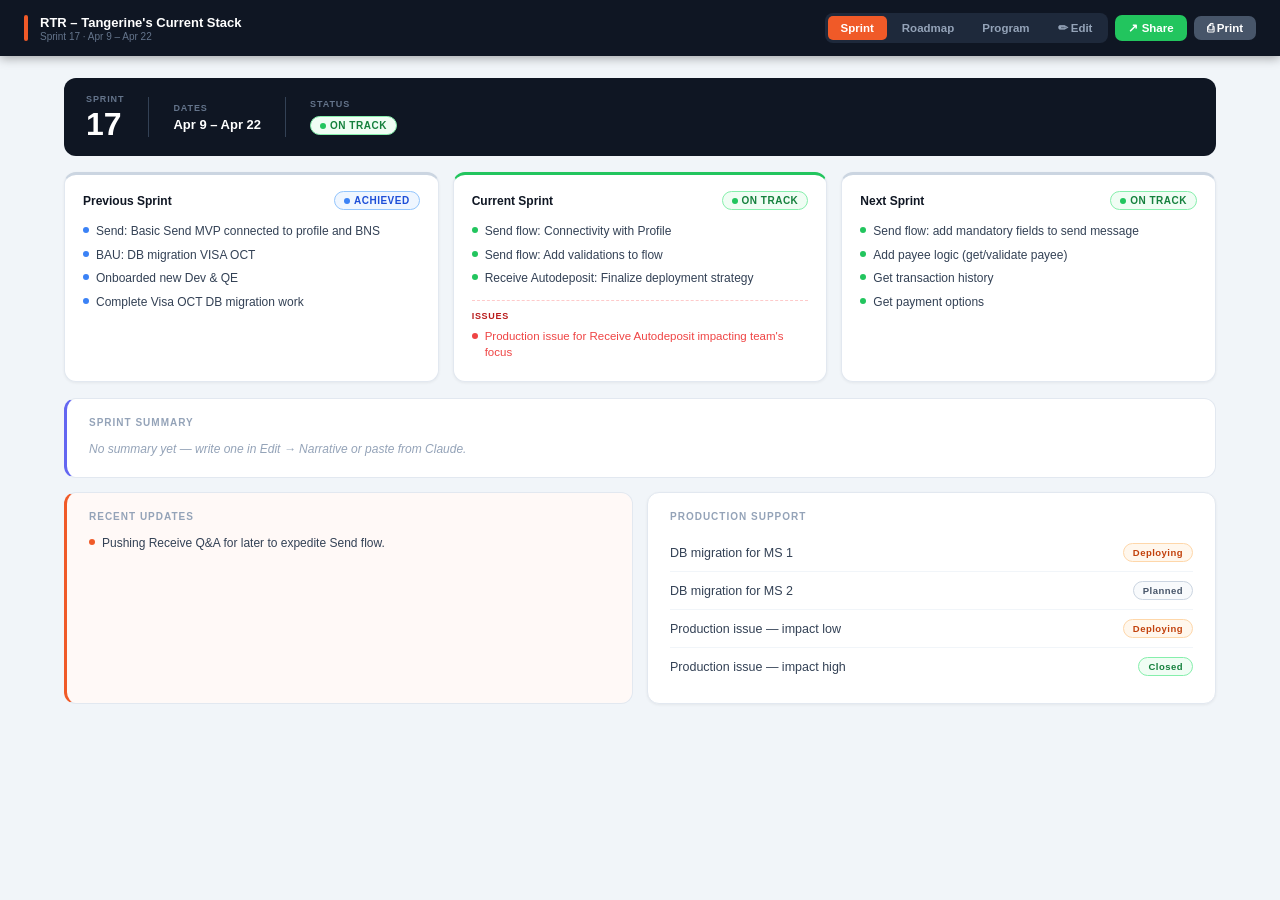
==== index.html @ 67391d92 "Publish executive dashboard on GitHub Pages" ====
<!doctype html><html><head><meta charset="utf-8"><meta name="viewport" content="width=device-width,initial-scale=1"><title>Executive Dashboard</title><style>html,body{margin:0;min-height:100%;background:#f1f5f9;font-family:system-ui,-apple-system,Segoe UI,sans-serif}.loading{min-height:100vh;display:grid;place-items:center;color:#64748b;font-size:14px}</style></head><body><div class="loading">Loading Executive Dashboard…</div><script>(async()=>{try{const parts=await Promise.all(['pages/execdash-1.txt','pages/execdash-2.txt','pages/execdash-3.txt'].map(p=>fetch(p,{cache:'no-store'}).then(r=>{if(!r.ok)throw new Error(p);return r.text()})));const b64=parts.join('').trim();const bytes=Uint8Array.from(atob(b64),c=>c.charCodeAt(0));const stream=new Blob([bytes]).stream().pipeThrough(new DecompressionStream('gzip'));const html=await new Response(stream).text();document.open();document.write(html);document.close()}catch(e){document.body.innerHTML='<div class="loading">Unable to load the dashboard. Please refresh.</div>';console.error(e)}})();</script></body></html>
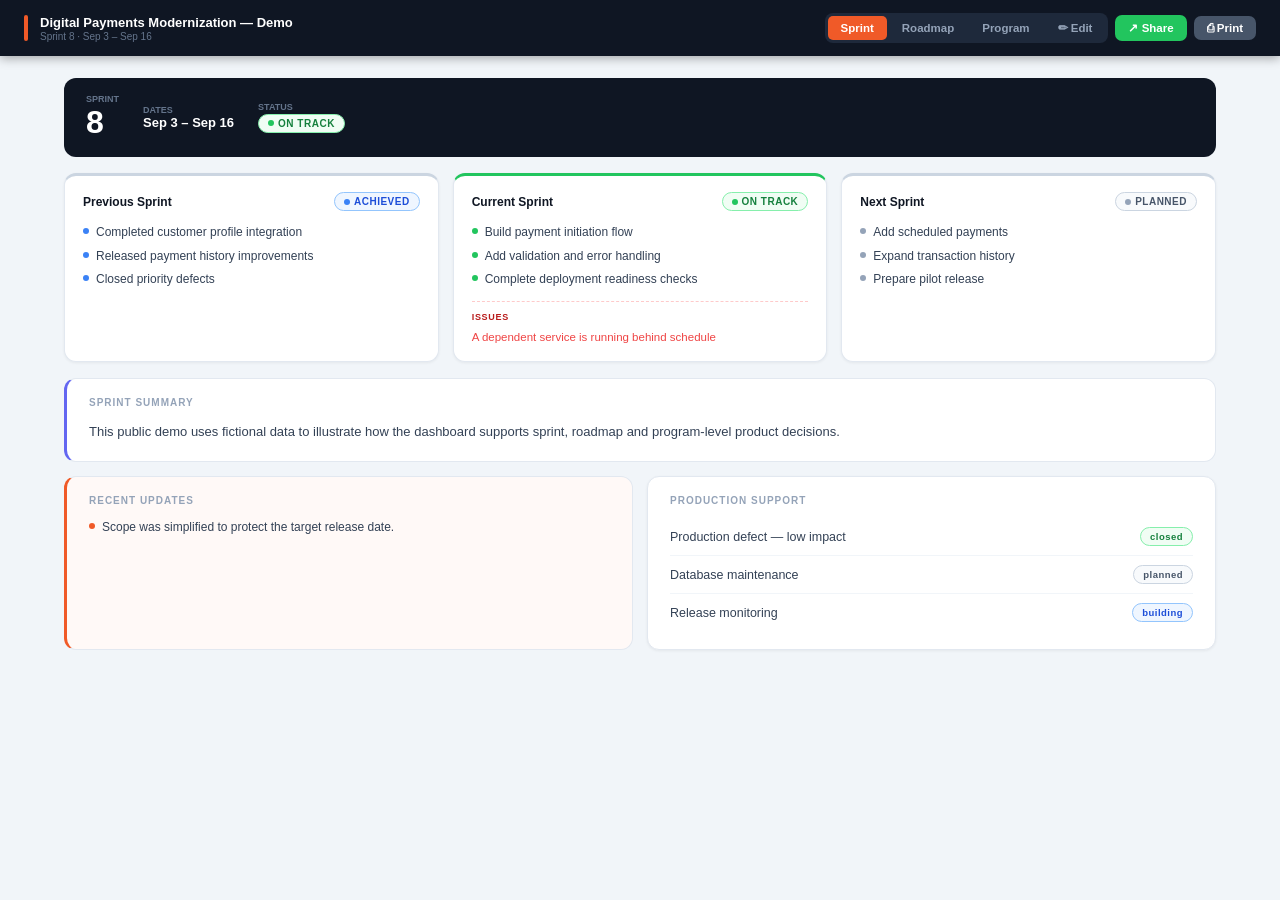
==== commit 384afc9d: "Sanitize public executive dashboard demo" ====
--- a/index.html
+++ b/index.html
@@ -1 +1,75 @@
-<!doctype html><html><head><meta charset="utf-8"><meta name="viewport" content="width=device-width,initial-scale=1"><title>Executive Dashboard</title><style>html,body{margin:0;min-height:100%;background:#f1f5f9;font-family:system-ui,-apple-system,Segoe UI,sans-serif}.loading{min-height:100vh;display:grid;place-items:center;color:#64748b;font-size:14px}</style></head><body><div class="loading">Loading Executive Dashboard…</div><script>(async()=>{try{const parts=await Promise.all(['pages/execdash-1.txt','pages/execdash-2.txt','pages/execdash-3.txt'].map(p=>fetch(p,{cache:'no-store'}).then(r=>{if(!r.ok)throw new Error(p);return r.text()})));const b64=parts.join('').trim();const bytes=Uint8Array.from(atob(b64),c=>c.charCodeAt(0));const stream=new Blob([bytes]).stream().pipeThrough(new DecompressionStream('gzip'));const html=await new Response(stream).text();document.open();document.write(html);document.close()}catch(e){document.body.innerHTML='<div class="loading">Unable to load the dashboard. Please refresh.</div>';console.error(e)}})();</script></body></html>+<!DOCTYPE html>
+<html lang="en">
+<head>
+<meta charset="UTF-8">
+<title>Executive Dashboard</title>
+<style>
+:root{--navy:#0f1623;--orange:#f05a28;--slate:#334155;--muted:#64748b;--border:#e2e8f0;--bg:#f1f5f9;--card:#fff;--green:#22c55e;--blue:#3b82f6;--amber:#f59e0b;--red:#ef4444;--purple:#6366f1;}
+*{box-sizing:border-box;margin:0;padding:0;}
+body{font-family:'Segoe UI',Arial,sans-serif;background:var(--bg);color:var(--navy);min-height:100vh;}
+#hdr{background:var(--navy);padding:0 24px;position:sticky;top:0;z-index:100;box-shadow:0 2px 10px rgba(0,0,0,.35);display:flex;align-items:center;justify-content:space-between;height:56px;}
+#hdr-left{display:flex;align-items:center;gap:12px;}
+#accent{width:4px;height:26px;background:var(--orange);border-radius:2px;}
+#pname{font-size:13px;font-weight:800;color:#fff;}
+#psub{font-size:10px;color:#64748b;margin-top:1px;}
+.tab-grp{display:flex;background:#1e293b;border-radius:8px;padding:3px;gap:2px;}
+.tb{padding:5px 13px;border-radius:5px;border:none;background:transparent;color:#94a3b8;font-size:11.5px;font-weight:700;cursor:pointer;transition:all .2s;}
+.tb.on{background:var(--orange);color:#fff;}
+.abtn{padding:6px 13px;border-radius:7px;border:none;font-size:11.5px;font-weight:700;cursor:pointer;color:#fff;}
+.abtn:hover{opacity:.85;}
+#content{padding:22px 24px;max-width:1200px;margin:0 auto;}
+.view{display:none;}.view.on{display:block;}
+.card{background:var(--card);border-radius:12px;border:1px solid var(--border);padding:18px 22px;box-shadow:0 1px 3px rgba(0,0,0,.06);margin-bottom:16px;}
+.slbl{font-size:10px;font-weight:800;letter-spacing:.1em;color:#94a3b8;text-transform:uppercase;margin-bottom:12px;}
+.stitle{font-size:13px;font-weight:800;color:var(--orange);margin-bottom:14px;}
+.badge{display:inline-flex;align-items:center;gap:4px;padding:3px 9px;border-radius:20px;font-size:10px;font-weight:800;letter-spacing:.05em;}
+.bdot{width:6px;height:6px;border-radius:50%;}
+.b-achieved{background:#eff6ff;border:1px solid #93c5fd;color:#1d4ed8;}.b-achieved .bdot{background:#3b82f6;}
+.b-on-track{background:#f0fdf4;border:1px solid #86efac;color:#15803d;}.b-on-track .bdot{background:#22c55e;}
+.b-at-risk{background:#fffbeb;border:1px solid #fcd34d;color:#b45309;}.b-at-risk .bdot{background:#f59e0b;}
+.b-behind{background:#fef2f2;border:1px solid #fca5a5;color:#b91c1c;}.b-behind .bdot{background:#ef4444;}
+.b-impacted{background:#fff7ed;border:1px solid #fed7aa;color:#c2410c;}.b-impacted .bdot{background:#f97316;}
+.b-planned{background:#f8fafc;border:1px solid #cbd5e1;color:#475569;}.b-planned .bdot{background:#94a3b8;}
+.prod-card{background:#fff;border-radius:12px;border:1px solid var(--border);padding:18px 22px;box-shadow:0 1px 3px rgba(0,0,0,.06);margin-bottom:0;}
+.prod-item{display:flex;align-items:center;justify-content:space-between;padding:9px 0;border-bottom:1px solid #f1f5f9;}
+.prod-item:last-child{border-bottom:none;}
+.prod-name{font-size:12.5px;color:var(--slate);flex:1;}
+.ps-badge{display:inline-flex;align-items:center;gap:4px;padding:3px 9px;border-radius:20px;font-size:9.5px;font-weight:800;letter-spacing:.05em;white-space:nowrap;}
+.ps-planned{background:#f8fafc;border:1px solid #cbd5e1;color:#475569;}
+.ps-building{background:#eff6ff;border:1px solid #93c5fd;color:#1d4ed8;}
+.ps-testing{background:#faf5ff;border:1px solid #d8b4fe;color:#7c3aed;}
+.ps-deploying{background:#fff7ed;border:1px solid #fed7aa;color:#c2410c;}
+.ps-closed{background:#f0fdf4;border:1px solid #86efac;color:#15803d;}
+.b-blocked{background:#fef2f2;border:1px solid #fca5a5;color:#b91c1c;}.b-blocked .bdot{background:#ef4444;}
+.sprint-stats-bar{background:var(--navy);border-radius:12px;padding:16px 22px;margin-bottom:16px;display:flex;align-items:center;gap:24px;flex-wrap:wrap;}
+.sprint-grid{display:grid;grid-template-columns:1fr 1fr 1fr;gap:14px;margin-bottom:16px;}
+.sbox{background:#fff;border-radius:12px;border:1px solid var(--border);border-top-width:3px;padding:16px 18px;box-shadow:0 1px 3px rgba(0,0,0,.06);}
+.sbhdr{display:flex;justify-content:space-between;align-items:center;margin-bottom:12px;}
+.sblbl{font-size:12px;font-weight:700;color:var(--navy);}
+.si{display:flex;gap:7px;align-items:flex-start;margin-bottom:5px;}
+.sdot{width:6px;height:6px;border-radius:50%;margin-top:5px;flex-shrink:0;}
+.stxt{font-size:12px;color:var(--slate);line-height:1.55;}
+.iblk{margin-top:12px;padding-top:10px;border-top:1px dashed #fecaca;}
+.ilbl{font-size:9px;font-weight:800;color:#b91c1c;letter-spacing:.08em;margin-bottom:7px;}
+.itxt{font-size:11.5px;color:var(--red);line-height:1.4;}
+.narrative-card{background:#fff;border:1px solid var(--border);border-left:3px solid var(--purple);border-radius:12px;padding:18px 22px;}
+.ntxt{font-size:13px;color:var(--slate);line-height:1.78;}
+.ntxt p{margin-bottom:12px;}.ntxt p:last-child{margin-bottom:0;}
+.ntxt-empty{font-size:12px;color:#94a3b8;font-style:italic;line-height:1.6;}
+.updates-card{background:#fff9f7;border:1px solid var(--border);border-left:3px solid var(--orange);border-radius:12px;padding:18px 22px;}
+.gantt-wrap{overflow-x:auto;}.gantt-table{border-collapse:separate;border-spacing:0;font-size:11px;}.gantt-table th{background:#f8fafc;padding:4px 2px;text-align:center;font-weight:700;border-top:1px solid var(--border);border-right:1px solid var(--border);border-bottom:1px solid var(--border);position:relative;vertical-align:bottom;padding-bottom:5px;}.gantt-table tr th:first-child,.gantt-table tr td:first-child{border-left:1px solid var(--border);}.gantt-table th.month-th{background:#e8ecf2;font-size:10px;font-weight:800;color:var(--navy);letter-spacing:.03em;text-align:center;padding:5px 4px;}.snum{font-size:10px;font-weight:800;color:var(--navy);display:block;}.sdate{font-size:7.5px;font-weight:500;color:var(--muted);display:block;margin-top:1px;}.g-cat{font-weight:800;color:var(--navy);font-size:11px;background:#f8fafc;text-align:right;padding:4px 10px;white-space:nowrap;border-right:1px solid var(--border);border-bottom:1px solid var(--border);position:relative;z-index:2;will-change:transform;}.g-feat{color:var(--slate);padding:4px 8px;white-space:nowrap;font-size:11px;border-right:1px solid var(--border);border-bottom:1px solid var(--border);position:relative;z-index:2;background:#fff;box-shadow:4px 0 8px -3px rgba(0,0,0,.12);will-change:transform;}.g-cell{background:#fafbfc;padding:2px;height:24px;border-right:1px solid var(--border);border-bottom:1px solid var(--border);}.g-th-cat{position:relative;z-index:3;background:#f8fafc;min-width:90px;text-align:right;padding:5px 8px;border-right:1px solid var(--border);border-bottom:1px solid var(--border);will-change:transform;}.g-th-feat{position:relative;z-index:3;background:#f8fafc;min-width:120px;text-align:left;padding:5px 8px;border-right:1px solid var(--border);border-bottom:1px solid var(--border);box-shadow:4px 0 8px -3px rgba(0,0,0,.12);will-change:transform;}.gbar{height:100%;border-radius:3px;}.today-th{background:#fef2f2!important;}.today-th .snum{color:#ef4444!important;font-weight:900!important;}.gantt-controls{display:flex;justify-content:space-between;align-items:center;margin-bottom:10px;flex-wrap:wrap;gap:8px;}.today-chip{font-size:11px;font-weight:700;color:#ef4444;background:#fef2f2;padding:3px 10px;border-radius:6px;border:1px solid #fecaca;}.zoom-control{display:flex;align-items:center;gap:8px;font-size:11px;color:var(--muted);}.zoom-control input[type=range]{width:80px;cursor:pointer;}.gantt-legend{display:flex;gap:12px;flex-wrap:wrap;align-items:center;margin-top:10px;}.gl-item{display:flex;align-items:center;gap:5px;font-size:10px;color:var(--muted);}.gl-dot{width:14px;height:8px;border-radius:3px;}.prog-grid-bot{display:grid;grid-template-columns:1fr 1fr;gap:14px;margin-bottom:16px;}.risk-dep-item{display:flex;gap:8px;align-items:flex-start;padding:9px 12px;border-radius:8px;border:1px solid;margin-bottom:8px;}.risk-item-r{background:#fef2f2;border-color:#fecaca;}.risk-item-d{background:#eff6ff;border-color:#93c5fd;}.ri-lbl{font-size:9px;font-weight:800;padding:2px 7px;border-radius:4px;flex-shrink:0;letter-spacing:.05em;}.ri-lbl-r{color:#b91c1c;background:#fca5a5;}.ri-lbl-d{color:#1d4ed8;background:#bfdbfe;}.ri-text{font-size:12.5px;color:var(--slate);line-height:1.5;}.govrow{margin-bottom:12px;}.grhdr{display:flex;justify-content:space-between;margin-bottom:4px;}.grname{font-size:12px;font-weight:700;color:var(--navy);}.bartrack{height:6px;background:#e2e8f0;border-radius:3px;overflow:hidden;}.barfill{height:100%;border-radius:3px;}.grlog{font-size:10px;color:var(--muted);margin-top:3px;}.relrow{display:flex;gap:10px;margin-bottom:9px;}.relmon{font-size:12px;font-weight:800;color:var(--orange);min-width:55px;}.reldesc{font-size:12px;color:var(--slate);line-height:1.5;}.ms-unified{position:relative;padding:28px 0 16px;overflow-x:auto;}.ms-line{position:absolute;top:42px;left:0;right:0;height:2px;background:var(--border);}.ms-nodes{display:flex;justify-content:space-around;position:relative;z-index:1;min-width:500px;}.ms-node{display:flex;flex-direction:column;align-items:center;flex:1;gap:6px;}.ms-marker-main{width:48px;height:48px;border-radius:50%;display:flex;align-items:center;justify-content:center;border:3px solid #fff;font-weight:900;font-size:11px;color:#fff;text-align:center;line-height:1.2;flex-shrink:0;}.ms-marker-cert{width:20px;height:20px;transform:rotate(45deg);border:2px solid #fff;flex-shrink:0;margin:14px 0;}.ms-marker-golive{width:26px;height:26px;clip-path:polygon(50% 0%,61% 35%,98% 35%,68% 57%,79% 91%,50% 70%,21% 91%,32% 57%,2% 35%,39% 35%);flex-shrink:0;margin:11px 0;}.ms-info{text-align:center;}.ms-name{font-size:11px;font-weight:800;color:var(--navy);}.ms-period{font-size:9px;color:var(--muted);margin-top:1px;}.ms-status{font-size:9px;font-weight:800;text-transform:uppercase;letter-spacing:.05em;margin-top:2px;}.ms-type-label{font-size:8px;font-weight:700;letter-spacing:.08em;color:#94a3b8;text-transform:uppercase;margin-top:2px;}.efield{margin-bottom:13px;}.elbl{display:block;font-size:10px;font-weight:700;color:#475569;margin-bottom:4px;letter-spacing:.05em;text-transform:uppercase;}.ehint{font-size:9px;color:#94a3b8;margin-bottom:3px;}input[type=text],input[type=number],textarea,select{width:100%;padding:7px 11px;border-radius:7px;border:1px solid var(--border);font-size:12.5px;color:var(--navy);outline:none;background:#fafbfc;font-family:inherit;}input:focus,textarea:focus,select:focus{border-color:#93c5fd;}textarea{resize:vertical;line-height:1.5;}.erow{display:flex;gap:14px;}.erow>*{flex:1;}.seb{margin-bottom:18px;padding-bottom:18px;border-bottom:1px solid var(--border);}.seb:last-child{border-bottom:none;margin-bottom:0;padding-bottom:0;}.sebtitle{font-size:12px;font-weight:800;color:var(--navy);margin-bottom:10px;}.rmbtn{padding:0 10px;height:34px;background:#f8fafc;border:1px solid var(--border);border-radius:7px;color:#94a3b8;cursor:pointer;font-size:15px;flex-shrink:0;}.addbtn{font-size:11px;background:none;border-style:dashed;padding:5px 12px;border-radius:7px;cursor:pointer;font-weight:600;margin-top:3px;}.add-r{color:var(--red);border-color:#fca5a5;}.add-b{color:var(--blue);border-color:#93c5fd;}.add-p{color:var(--purple);border-color:#a5b4fc;}.add-a{color:var(--amber);border-color:#fcd34d;}.add-g{color:var(--green);border-color:#86efac;}.govrow-e{display:flex;gap:8px;margin-bottom:9px;align-items:center;}.govrow-e .ni{width:75px;flex-shrink:0;}.pctlbl{font-size:12px;font-weight:700;min-width:32px;color:var(--navy);}.msrow-e{display:flex;gap:7px;margin-bottom:7px;align-items:center;}.gtrack-block{margin-bottom:12px;padding:12px;background:#f8fafc;border-radius:8px;border:1px solid var(--border);}.gtrack-hdr{display:flex;justify-content:space-between;align-items:center;margin-bottom:8px;}.gfeat-row{display:flex;gap:5px;margin-bottom:6px;align-items:center;}.gfeat-row .fw{flex:1;min-width:0;}.rdrow-e{display:flex;gap:7px;margin-bottom:7px;align-items:center;}.rdrow-e input{flex:1;}.rdrow-e .type-sel{width:90px;flex-shrink:0;}#toast{position:fixed;bottom:22px;right:22px;background:var(--navy);color:#fff;padding:11px 18px;border-radius:9px;font-size:12px;font-weight:600;box-shadow:0 4px 20px rgba(0,0,0,.3);border:1px solid #334155;z-index:999;opacity:0;transition:opacity .3s;pointer-events:none;}#toast.show{opacity:1;}@media print{#hdr{display:none;}body{background:#fff;}}
+</style>
+</head>
+<body>
+<div id="hdr"><div id="hdr-left"><div id="accent"></div><div><div id="pname"></div><div id="psub"></div></div></div><div style="display:flex;gap:7px;align-items:center"><div class="tab-grp"><button class="tb on" onclick="switchTab('sprint')">Sprint</button><button class="tb" onclick="switchTab('roadmap')">Roadmap</button><button class="tb" onclick="switchTab('program')">Program</button><button class="tb" onclick="switchTab('edit')">✏ Edit</button></div><button class="abtn" style="background:var(--green)" onclick="shareExport()">↗ Share</button><button class="abtn" style="background:#475569" onclick="window.print()">⎙ Print</button></div></div>
+<div id="content"><div id="v-sprint" class="view on"><div class="sprint-stats-bar" id="stats-bar"></div><div class="sprint-grid" id="sg"></div><div class="narrative-card" id="ncard" style="margin-bottom:14px"><div class="slbl">Sprint Summary</div><div id="ncont"></div></div><div style="display:grid;grid-template-columns:1fr 1fr;gap:14px;margin-bottom:14px"><div class="updates-card"><div class="slbl">Recent Updates</div><div id="ucont"></div></div><div class="prod-card"><div class="slbl">Production Support</div><div id="prod-v"></div></div></div></div><div id="v-roadmap" class="view"><div class="card"><div class="slbl">Roadmap Timeline — 2-Week Sprints</div><div class="gantt-controls"><div id="gantt-today-info"></div><div class="zoom-control"><span>Zoom</span><input type="range" id="gantt-zoom" min="16" max="52" value="36" oninput="document.getElementById('gantt-zoom-val').textContent=this.value+'px';renderGantt()"><span id="gantt-zoom-val">36px</span></div></div><div class="gantt-wrap" id="gantt-wrap"><table class="gantt-table" id="gtable"></table></div><div id="gantt-legend" class="gantt-legend"></div></div></div><div id="v-program" class="view"><div class="card"><div class="slbl">Program Milestones</div><div id="ms-v"></div></div><div class="card" style="margin-bottom:16px"><div class="slbl">Risks &amp; Dependencies</div><div id="rd-v"></div></div><div class="prog-grid-bot"><div class="card"><div class="slbl">Upcoming Releases</div><div id="rels-v"></div></div><div class="card"><div class="slbl">Project Governance</div><div id="gov-v"></div></div></div></div><div id="v-edit" class="view"><div class="card"><div class="stitle">📋 Project Info</div><div class="erow"><div class="efield" style="flex:2"><label class="elbl">Project Name</label><input type="text" id="f-pname"></div><div class="efield" style="flex:1"><label class="elbl">Current Sprint #</label><input type="text" id="f-sprint"></div></div></div><div class="card"><div class="stitle">🏃 Sprint Narrative</div><div id="sprint-fields"></div><div class="efield" style="margin-top:10px"><label class="elbl">Production Support</label><div id="prodsup-e"></div><div style="display:flex;gap:8px;margin-top:4px"><button class="addbtn add-b" onclick="addProdSup()">+ Add Item</button></div></div><div class="efield"><label class="elbl">Recent Updates</label><div class="ehint">One per line</div><textarea id="f-updates" rows="2"></textarea></div><div class="efield"><label class="elbl">Narrative</label><textarea id="f-narrative" rows="5"></textarea></div></div><div class="card"><div class="stitle">⚠️ Risks &amp; Dependencies</div><div id="rd-e"></div><div style="display:flex;gap:8px;margin-top:6px"><button class="addbtn add-r" onclick="addRD('risk')">+ Add Risk</button><button class="addbtn add-b" onclick="addRD('dep')">+ Add Dependency</button></div></div><div class="card"><div class="stitle">📊 Project Governance</div><div id="gov-e"></div></div><div class="card"><div class="stitle">🗓️ Upcoming Releases</div><div id="rels-e"></div><button class="addbtn add-b" onclick="addRelease()">+ Add Release</button></div><div class="card"><div class="stitle">🗺️ Program Milestones</div><div id="ms-e"></div></div><div class="card"><div class="stitle">📅 Roadmap Config</div><div class="erow"><div class="efield"><label class="elbl">Sprint 1 Start Date</label><input type="text" id="f-sprint1date"></div><div class="efield"><label class="elbl">First Sprint to Show</label><input type="number" id="f-firstsprint"></div><div class="efield"><label class="elbl">Number of Sprints</label><input type="number" id="f-sprintcount"></div></div><div id="tracks-e"></div></div></div></div><div id="toast"></div>
+<script>
+const GANTT_C={actual:'#2563eb','on-track':'#22c55e','at-risk':'#f59e0b',blocked:'#ef4444',planned:'#94a3b8',adjustment:'#93c5fd',behind:'#ef4444'};const STOP={achieved:'#3b82f6','on-track':'#22c55e','at-risk':'#f59e0b',blocked:'#ef4444',planned:'#94a3b8',behind:'#ef4444',impacted:'#f97316'};const MSC={'on-track':'#22c55e','at-risk':'#f59e0b',behind:'#ef4444',planned:'#94a3b8'};const MSL={'on-track':'On Track','at-risk':'At Risk',behind:'Behind',planned:'Planned'};function badge(s){const m={achieved:'Achieved','on-track':'On Track','at-risk':'At Risk',blocked:'Blocked',planned:'Planned',behind:'Behind',impacted:'Impacted'};return `<span class="badge b-${s}"><span class="bdot"></span>${(m[s]||s).toUpperCase()}</span>`}function lines(s){return(s||'').split('\n').map(x=>x.trim()).filter(Boolean)}function escQ(s){return String(s||'').replace(/"/g,'&quot;').replace(/</g,'&lt;')}
+const DEF={projectName:'Digital Payments Modernization — Demo',sprintNumber:'8',previous:{status:'achieved',items:'Completed customer profile integration\nReleased payment history improvements\nClosed priority defects',issues:''},current:{status:'on-track',items:'Build payment initiation flow\nAdd validation and error handling\nComplete deployment readiness checks',issues:'A dependent service is running behind schedule'},next:{status:'planned',items:'Add scheduled payments\nExpand transaction history\nPrepare pilot release',issues:''},recentUpdates:'Scope was simplified to protect the target release date.',narrative:'This public demo uses fictional data to illustrate how the dashboard supports sprint, roadmap and program-level product decisions.',risksDeps:[{text:'Dependency on an upstream service could affect the release sequence.',type:'dep'},{text:'Late scope changes may require rework.',type:'risk'}],governance:[{name:'Privacy Review',progress:100,gstatus:'on-track',log:'Completed'},{name:'Architecture',progress:80,gstatus:'on-track',log:'Final review in progress'},{name:'Operational Readiness',progress:55,gstatus:'on-track',log:'Evidence being prepared'},{name:'Budget',progress:75,gstatus:'on-track',log:'Tracking within plan'}],prodSupport:[{name:'Production defect — low impact',status:'closed'},{name:'Database maintenance',status:'planned'},{name:'Release monitoring',status:'building'}],releases:[{month:'October',description:'Pilot release'},{month:'November',description:'Customer rollout'},{month:'December',description:'Optimization release'}],milestones:[{name:'MVP',type:'main',status:'on-track',period:'Q4'},{name:'Pilot',type:'cert',status:'planned',period:'Q4'},{name:'Release',type:'main',status:'planned',period:'Q4'},{name:'Go Live',type:'go-live',status:'planned',period:'Q4'}],roadmap:{sprint1Date:'2026-05-28',firstSprint:5,sprintCount:12,tracks:[{category:'Payments',features:[{name:'Initiate Payment',start:5,end:8,status:'actual',progress:100},{name:'Validation',start:7,end:9,status:'on-track',progress:65},{name:'Scheduled Payments',start:9,end:12,status:'planned',progress:0}]},{category:'Experience',features:[{name:'Transaction History',start:6,end:9,status:'on-track',progress:70},{name:'Notifications',start:9,end:11,status:'planned',progress:0}]},{category:'Platform',features:[{name:'Observability',start:7,end:10,status:'on-track',progress:45},{name:'Release Automation',start:9,end:12,status:'planned',progress:0}]}]}};
+let D={};function load(){try{const s=localStorage.getItem('executive_dashboard_public_v1');D=s?JSON.parse(s):JSON.parse(JSON.stringify(DEF))}catch(e){D=JSON.parse(JSON.stringify(DEF))}}function save(){try{localStorage.setItem('executive_dashboard_public_v1',JSON.stringify(D))}catch(e){}}function sprintStart(n){const rd=D.roadmap||{};if(!rd.sprint1Date)return null;const base=new Date(rd.sprint1Date+'T12:00:00');if(isNaN(base))return null;return new Date(base.getTime()+(n-1)*14*86400000)}function sprintEnd(n){const s=sprintStart(n);return s?new Date(s.getTime()+13*86400000):null}function fmtDate(d){return d?d.toLocaleDateString('en-CA',{month:'short',day:'numeric'}):''}function currentSprint(){const rd=D.roadmap||{};if(!rd.sprint1Date)return null;const base=new Date(rd.sprint1Date+'T12:00:00');if(isNaN(base))return null;const days=Math.floor((new Date()-base)/86400000);return days<0?null:1+Math.floor(days/14)}function sprintDayProgress(){const rd=D.roadmap||{};if(!rd.sprint1Date)return 0;const base=new Date(rd.sprint1Date+'T12:00:00');return Math.floor((new Date()-base)/86400000)%14}function renderHdr(){document.getElementById('pname').textContent=D.projectName||'';const n=parseInt(D.sprintNumber)||'?';const s=sprintStart(n),e=sprintEnd(n);document.getElementById('psub').textContent=`Sprint ${D.sprintNumber} · ${s&&e?`${fmtDate(s)} – ${fmtDate(e)}`:'Demo timeline'}`}function renderSprint(){const n=parseInt(D.sprintNumber)||1,s=sprintStart(n),e=sprintEnd(n),cs=currentSprint(),day=sprintDayProgress(),st=D.current?.status||'planned',c=STOP[st]||'#94a3b8';document.getElementById('stats-bar').innerHTML=`<div><div style="font-size:9px;font-weight:800;color:#64748b;text-transform:uppercase">Sprint</div><div style="font-size:32px;font-weight:900;color:#fff">${D.sprintNumber||'?'}</div></div><div><div style="font-size:9px;font-weight:800;color:#64748b;text-transform:uppercase">Dates</div><div style="font-size:13px;font-weight:700;color:#fff">${s&&e?`${fmtDate(s)} – ${fmtDate(e)}`:'Demo timeline'}</div></div><div><div style="font-size:9px;font-weight:800;color:#64748b;text-transform:uppercase">Status</div>${badge(st)}</div>`;const ss=[{k:'previous',l:'Previous Sprint'},{k:'current',l:'Current Sprint'},{k:'next',l:'Next Sprint'}];document.getElementById('sg').innerHTML=ss.map(x=>{const sp=D[x.k]||{},dot=STOP[sp.status]||'#94a3b8';return `<div class="sbox" style="border-top-color:${x.k==='current'?'#22c55e':'#cbd5e1'}"><div class="sbhdr"><span class="sblbl">${x.l}</span>${badge(sp.status)}</div>${lines(sp.items).map(i=>`<div class="si"><div class="sdot" style="background:${dot}"></div><div class="stxt">${i}</div></div>`).join('')}${lines(sp.issues).length?`<div class="iblk"><div class="ilbl">ISSUES</div>${lines(sp.issues).map(i=>`<div class="itxt">${i}</div>`).join('')}</div>`:''}</div>`}).join('');document.getElementById('ncont').innerHTML=D.narrative?`<div class="ntxt"><p>${D.narrative}</p></div>`:'<div class="ntxt-empty">No summary yet.</div>';document.getElementById('ucont').innerHTML=lines(D.recentUpdates).map(u=>`<div class="si"><div class="sdot" style="background:var(--orange)"></div><div class="stxt">${u}</div></div>`).join('');document.getElementById('prod-v').innerHTML=(D.prodSupport||[]).map(p=>`<div class="prod-item"><span class="prod-name">${p.name}</span><span class="ps-badge ps-${p.status}">${p.status}</span></div>`).join('')}
+function renderGantt(){const rd=D.roadmap||{},first=parseInt(rd.firstSprint)||1,count=parseInt(rd.sprintCount)||12,sprints=Array.from({length:count},(_,i)=>first+i);let h='<thead><tr><th class="g-th-cat">Category</th><th class="g-th-feat">Feature</th>'+sprints.map(sn=>`<th><span class="snum">S${sn}</span></th>`).join('')+'</tr></thead><tbody>';for(const t of rd.tracks||[]){(t.features||[]).forEach((f,fi)=>{h+=`<tr>${fi===0?`<td class="g-cat" rowspan="${t.features.length}">${t.category}</td>`:''}<td class="g-feat">${f.name}</td>`+sprints.map(sn=>`<td class="g-cell">${sn>=f.start&&sn<=f.end?`<div class="gbar" style="background:${GANTT_C[f.status]||'#94a3b8'}"></div>`:''}</td>`).join('')+'</tr>'})}document.getElementById('gtable').innerHTML=h+'</tbody>';document.getElementById('gantt-legend').innerHTML='<div class="gl-item"><div class="gl-dot" style="background:#22c55e"></div>On track</div><div class="gl-item"><div class="gl-dot" style="background:#94a3b8"></div>Planned</div>'}
+function renderProgram(){document.getElementById('ms-v').innerHTML=`<div class="ms-unified"><div class="ms-line"></div><div class="ms-nodes">${(D.milestones||[]).map(m=>`<div class="ms-node"><div class="ms-marker-main" style="background:${MSC[m.status]||'#94a3b8'}">${m.name}</div><div class="ms-info"><div class="ms-period">${m.period}</div><div class="ms-status">${MSL[m.status]||m.status}</div></div></div>`).join('')}</div></div>`;document.getElementById('rd-v').innerHTML=(D.risksDeps||[]).map(r=>`<div class="risk-dep-item ${r.type==='risk'?'risk-item-r':'risk-item-d'}"><span class="ri-lbl ${r.type==='risk'?'ri-lbl-r':'ri-lbl-d'}">${r.type==='risk'?'RISK':'DEP'}</span><span class="ri-text">${r.text}</span></div>`).join('');document.getElementById('rels-v').innerHTML=(D.releases||[]).map(r=>`<div class="relrow"><div class="relmon">${r.month}</div><div class="reldesc">${r.description}</div></div>`).join('');document.getElementById('gov-v').innerHTML=(D.governance||[]).map(g=>`<div class="govrow"><div class="grhdr"><span class="grname">${g.name}</span><span>${g.progress}%</span></div><div class="bartrack"><div class="barfill" style="width:${g.progress}%;background:#3b82f6"></div></div><div class="grlog">${g.log||''}</div></div>`).join('')}
+function renderViews(){renderHdr();renderSprint();renderGantt();renderProgram()}function renderEdit(){document.getElementById('f-pname').value=D.projectName||'';document.getElementById('f-sprint').value=D.sprintNumber||'';document.getElementById('f-updates').value=D.recentUpdates||'';document.getElementById('f-narrative').value=D.narrative||'';document.getElementById('f-sprint1date').value=D.roadmap?.sprint1Date||'';document.getElementById('f-firstsprint').value=D.roadmap?.firstSprint||1;document.getElementById('f-sprintcount').value=D.roadmap?.sprintCount||12;document.getElementById('sprint-fields').innerHTML=['previous','current','next'].map(k=>`<div class="seb"><div class="sebtitle">${k}</div><textarea rows="4" data-sprint="${k}" data-field="items">${D[k]?.items||''}</textarea></div>`).join('');document.getElementById('prodsup-e').innerHTML='';document.getElementById('rd-e').innerHTML='';document.getElementById('gov-e').innerHTML='';document.getElementById('rels-e').innerHTML='';document.getElementById('ms-e').innerHTML='';document.getElementById('tracks-e').innerHTML=''}function switchTab(id){document.querySelectorAll('.view').forEach(v=>v.classList.remove('on'));document.querySelectorAll('.tb').forEach(b=>b.classList.remove('on'));document.getElementById('v-'+id).classList.add('on');event.currentTarget.classList.add('on');if(id==='edit')renderEdit()}document.addEventListener('input',e=>{if(e.target.id==='f-pname')D.projectName=e.target.value;if(e.target.id==='f-sprint')D.sprintNumber=e.target.value;if(e.target.id==='f-updates')D.recentUpdates=e.target.value;if(e.target.id==='f-narrative')D.narrative=e.target.value;if(e.target.dataset.sprint&&e.target.dataset.field)D[e.target.dataset.sprint][e.target.dataset.field]=e.target.value;save();renderViews()});function addProdSup(){}function addRD(){}function addRelease(){}function shareExport(){const html='<!doctype html><html><head><meta charset="utf-8"><title>Executive Dashboard</title></head><body style="font-family:Arial;padding:30px"><h1>'+D.projectName+'</h1><p>Public demo export</p></body></html>';const blob=new Blob([html],{type:'text/html'}),url=URL.createObjectURL(blob),a=document.createElement('a');a.href=url;a.download='executive-dashboard-demo.html';a.click();URL.revokeObjectURL(url);toast('📥 Dashboard exported')}function toast(msg){const t=document.getElementById('toast');t.textContent=msg;t.classList.add('show');setTimeout(()=>t.classList.remove('show'),2500)}load();renderViews();
+</script>
+</body>
+</html>
